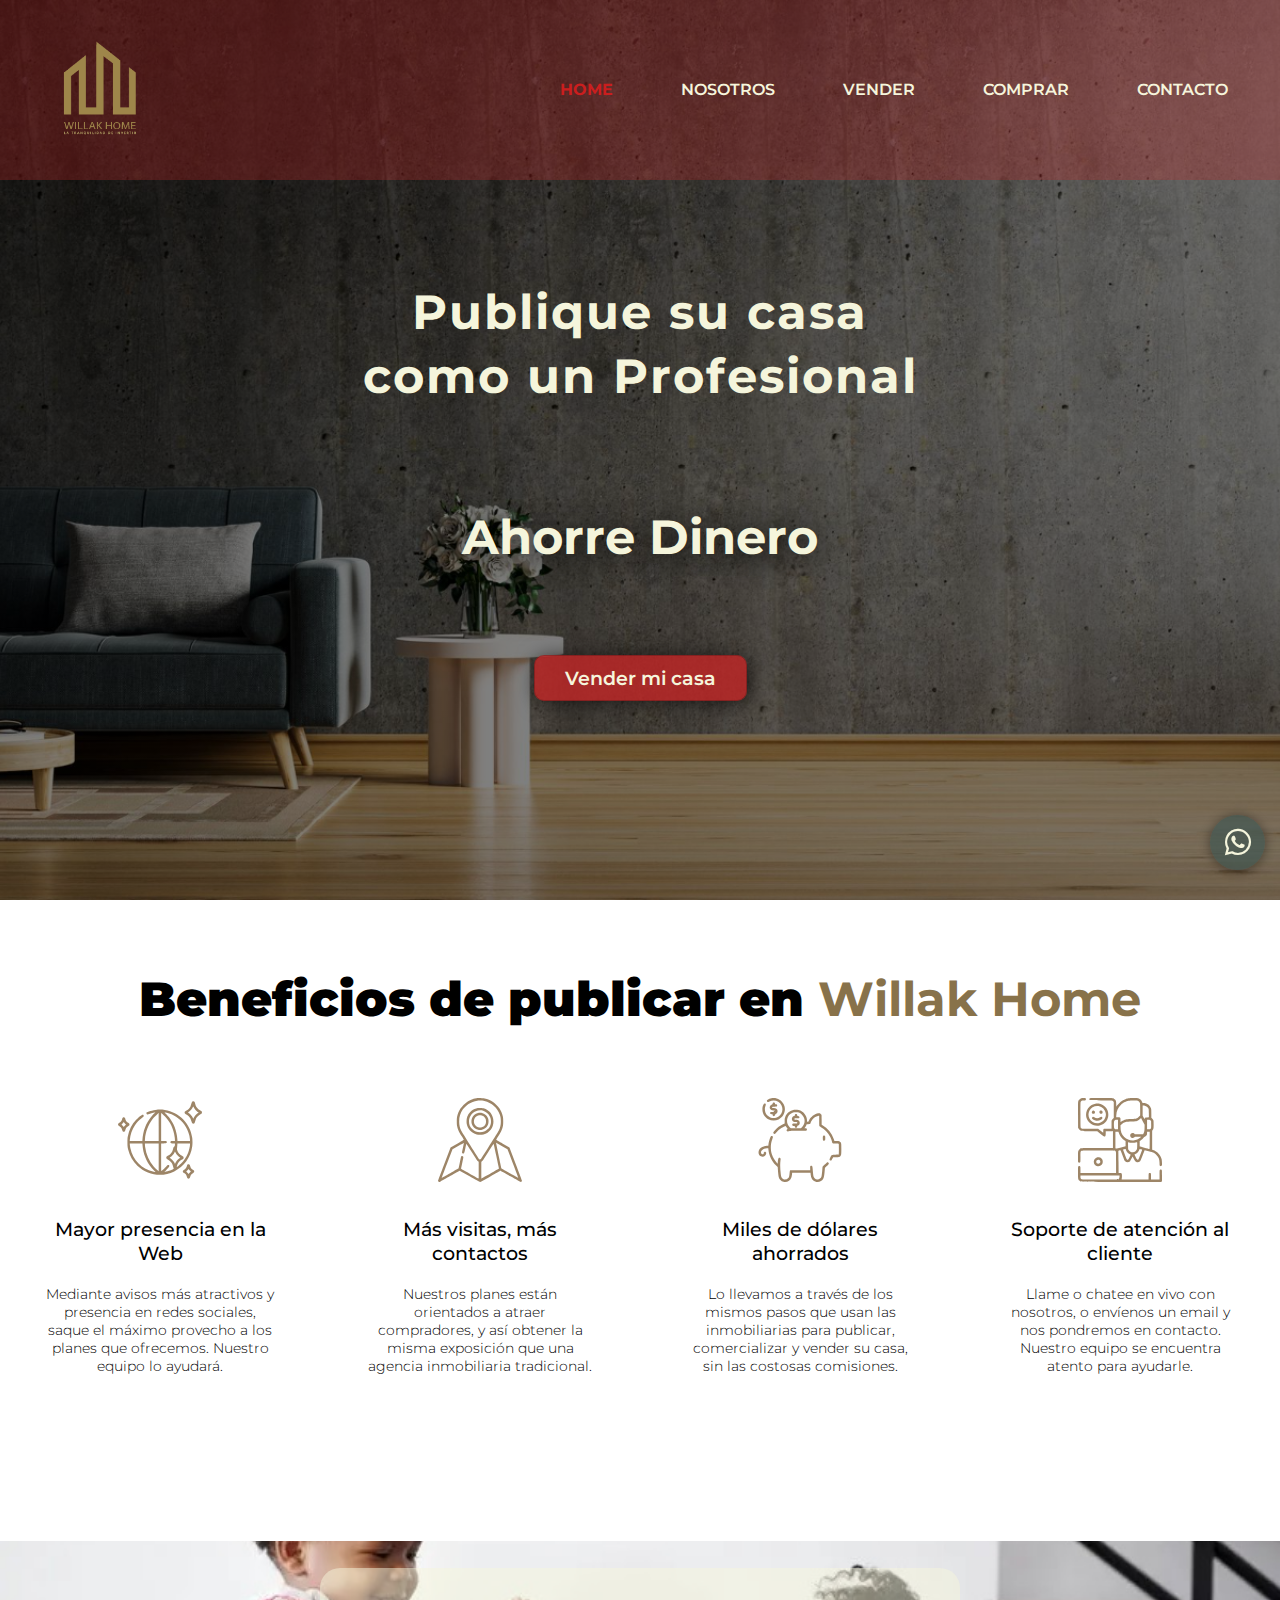
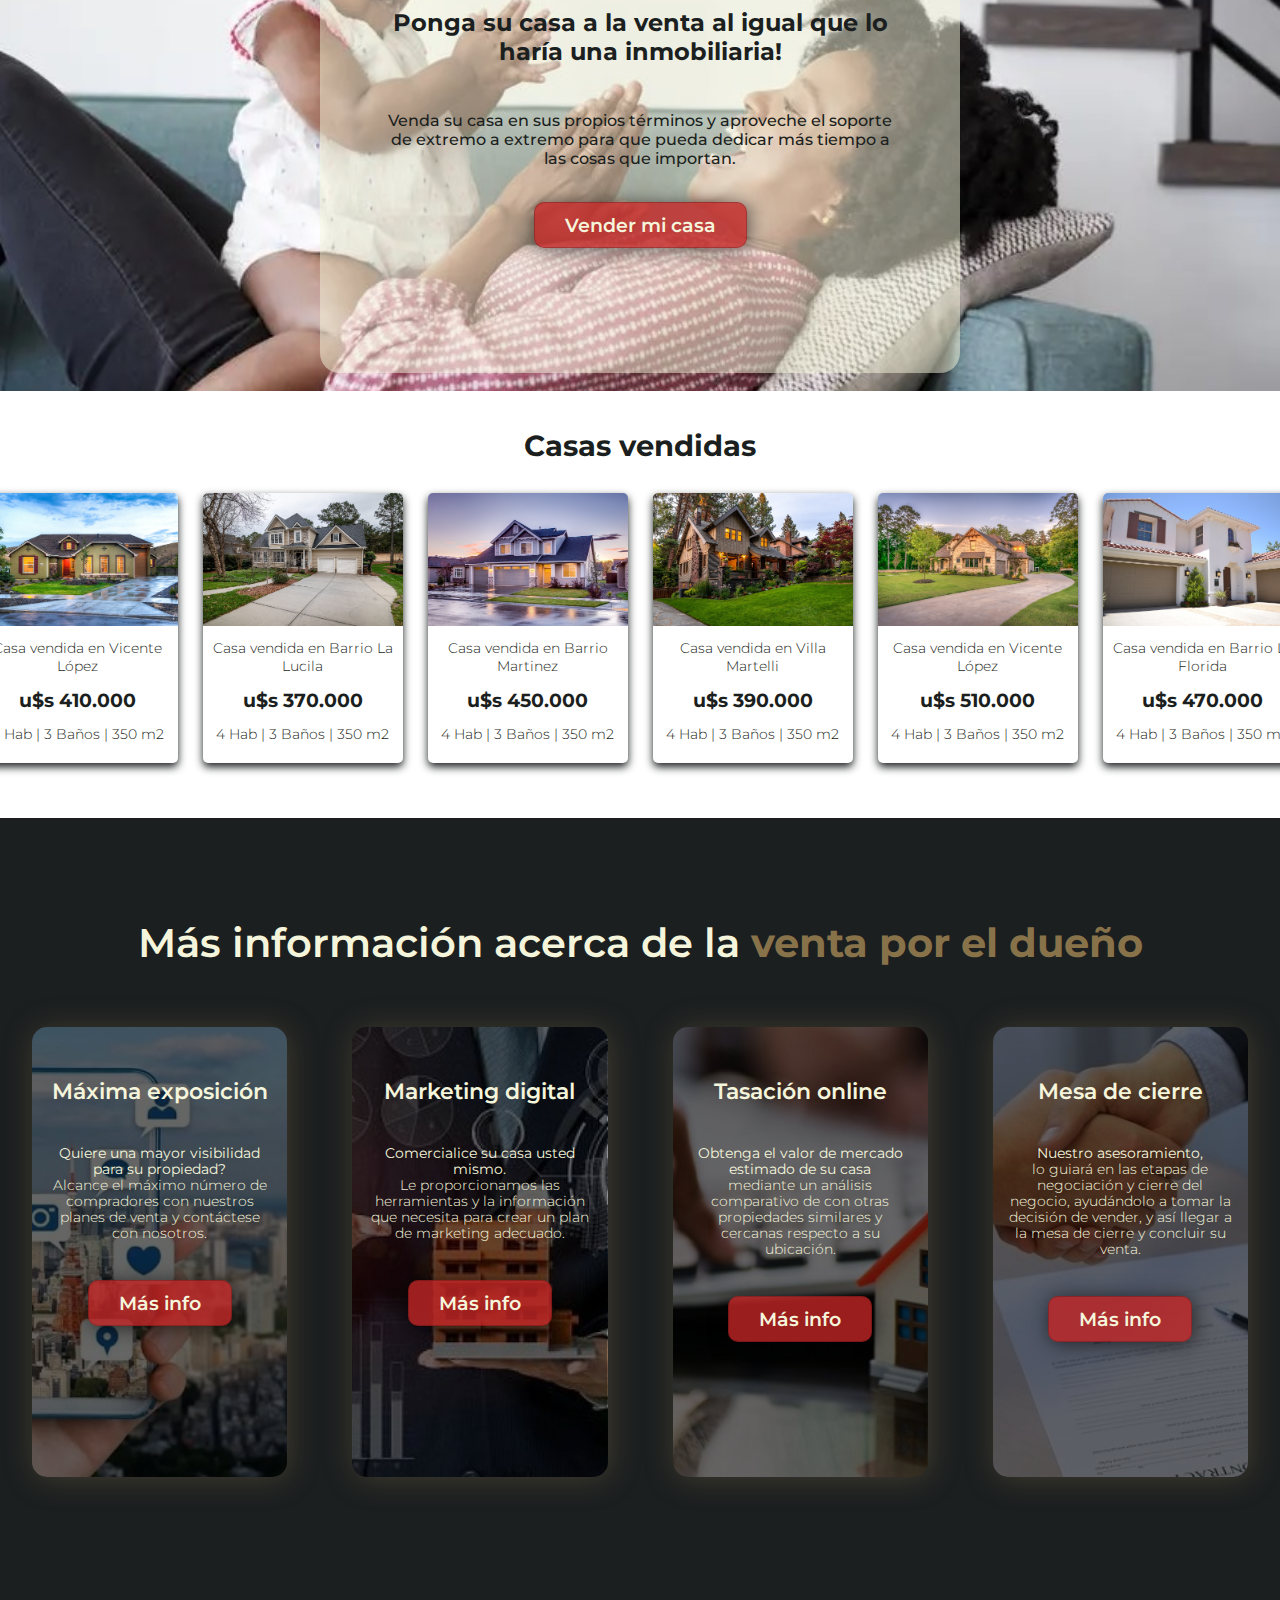
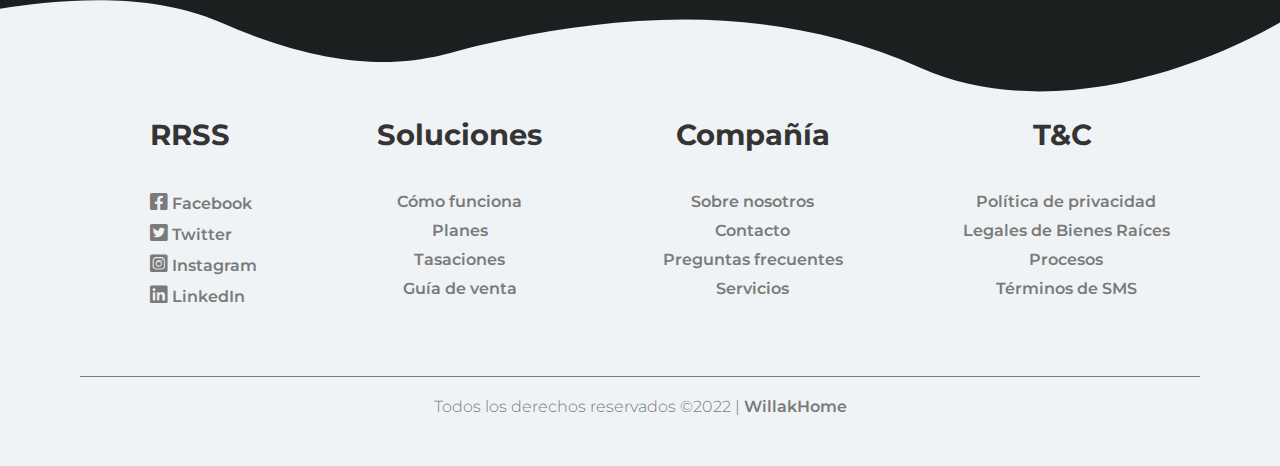
==== index.html @ c5704a91 "Inicio del proyecto" ====
<!DOCTYPE html>
<html lang="es">

<head>
    <meta charset="UTF-8">
    <meta http-equiv="X-UA-Compatible" content="IE=edge">
    <meta name="viewport" content="width=device-width, initial-scale=1.0">
    <link rel="preconnect" href="https://fonts.googleapis.com">
    <link rel="preconnect" href="https://fonts.gstatic.com" crossorigin>
    <link href="https://fonts.googleapis.com/css2?family=Montserrat:wght@200;300;400;500;600;700&display=swap"
        rel="stylesheet">
    <link rel="shortcut icon" href="./assets/img/favicon.ico" type="image/x-icon">
    <link rel="stylesheet" href="./assets/icons/iconos-fontawesome/css/all.min.css">
    <link rel="stylesheet" href="./css/styles.css">
    <title>Willak Home | Inicio</title>
</head>

<body>

    <div class="contenedor">

        <!--- HEADER --->


        <header class="header">

            <nav class="navbar">

                <div>
                    <img src="./assets/img/logo.png" alt="logo" class="logo">
                </div>

                <input type="checkbox" id="check">
                <label for="check" class="bar-btn">
                    <i class="fa-solid fa-bars"></i>
                </label>

                <ul class="navbar__list">
                    <li><a class="active" href="index.html" title="Inicio">Home</a></li>
                    <li><a href="./pages/nosotros.html" title="Nosotros">Nosotros</a></li>
                    <li><a href="./pages/vender.html" title="Vender">Vender</a></li>
                    <li><a href="./pages/comprar.html" title="Comprar">Comprar</a></li>
                    <li><a href="./pages/contacto.html" title="Contacto">Contacto</a></li>
                </ul>
            </nav>

            <div class="banner-text">
                <h1><strong>Publique su casa <br>
                        como un Profesional</strong></h1>
                <h2>ahorre dinero</h2>
                <p>
                    Desde el precio de su casa hasta la presentación de ofertas, obtenga las herramientas y el apoyo que
                    necesita.
                </p>
                <div>
                    <a href="./pages/vender.html" class="button1" title="Vender mi casa">Vender mi casa</a>
                </div>
            </div>
        </header>



        <!--- MAIN --->

        <main>

            <!-- SECTION A -->

            <section class="section-a">
                <div class="btn-whatsapp">
                    <a href="https://api.whatsapp.com/send?phone=542233065071" class="btn-wsp" target="_blank"
                        title="Whatsapp">
                        <i class="fa-brands fa-whatsapp"></i>
                    </a>
                </div>
            </section>


            <!-- SECTION B -->

            <section class="section-b">
                <div class="titulo">
                    <h2 class="section-b__title"><strong>Beneficios de publicar en <span class="section-b__span">Willak
                                Home</span></strong></h2>
                </div>
                <div class="contenedor">
                    <article class="beneficio">
                        <img src="./assets/icons/internet.svg" alt="Presencia en la web" class="beneficio__img">
                        <h3 class="beneficio__title">Mayor presencia en la Web</h3>
                        <p class="beneficio__text">Mediante avisos más atractivos y presencia en redes sociales, saque
                            el
                            máximo provecho a los planes que ofrecemos. Nuestro equipo lo ayudará.</p>
                    </article>

                    <article class="beneficio">
                        <img src="./assets/icons/location.svg" alt="Más visitas y contactos" class="beneficio__img">
                        <h3 class="beneficio__title">Más visitas, más contactos</h3>
                        <p class="beneficio__text">Nuestros planes están orientados a atraer compradores, y así obtener
                            la
                            misma exposición que una agencia inmobiliaria tradicional.</p>
                    </article>

                    <article class="beneficio">
                        <img src="./assets/icons/piggy-bank.svg" alt="Dinero ahorrado" class="beneficio__img">
                        <h3 class="beneficio__title">Miles de dólares ahorrados</h3>
                        <p class="beneficio__text">Lo llevamos a través de los mismos pasos que usan las inmobiliarias
                            para
                            publicar, comercializar y vender su casa, sin las costosas comisiones.</p>
                    </article>

                    <article class="beneficio">
                        <img src="./assets/icons/customer.svg" alt="Atención al cliente" class="beneficio__img">
                        <h3 class="beneficio__title">Soporte de atención al cliente</h3>
                        <p class="beneficio__text">Llame o chatee en vivo con nosotros, o envíenos un email y nos
                            pondremos
                            en contacto. Nuestro equipo se encuentra atento para ayudarle.</p>
                    </article>
                </div>
            </section>


            <!-- SECTION C -->

            <section class="section-c">

                <div class="bg-img"></div>
                <div class="section-c__text">
                    <h2>Ponga su casa a la venta al igual que lo haría una inmobiliaria!</h2>
                    <p>Venda su casa en sus propios términos y aproveche el soporte de extremo a extremo para que pueda
                        dedicar más tiempo a las cosas que importan.</p>
                    <a href="#" class="button1">Vender mi casa</a>
                </div>

            </section>


            <!-- SECTION D -->

            <section class="section-d">
                <h2 class="vendidos__title">Casas vendidas</h2>

                <div class="slider">

                    <div class="card">
                        <img src="./assets/img/foto1.jpg" alt="casa vendida" class="card__img">
                        <p class="card__text">Casa vendida en Vicente López</p>
                        <h3 class="card__title">u$s 410.000</h3>
                        <p class="card__text--1">4 Hab | 3 Baños | 350 m2</p>
                    </div>

                    <div class="card">
                        <img src="./assets/img/foto2.jpg" alt="casa vendida" class="card__img">
                        <p class="card__text">Casa vendida en Barrio La Lucila</p>
                        <h3 class="card__title">u$s 370.000</h3>
                        <p class="card__text--1">4 Hab | 3 Baños | 350 m2</p>
                    </div>

                    <div class="card">
                        <img src="./assets/img/foto3.jpg" alt="casa vendida" class="card__img">
                        <p class="card__text">Casa vendida en Barrio Martinez</p>
                        <h3 class="card__title">u$s 450.000</h3>
                        <p class="card__text--1">4 Hab | 3 Baños | 350 m2</p>
                    </div>

                    <div class="card">
                        <img src="./assets/img/foto4.jpg" alt="casa vendida" class="card__img">
                        <p class="card__text">Casa vendida en Villa Martelli</p>
                        <h3 class="card__title">u$s 390.000</h3>
                        <p class="card__text--1">4 Hab | 3 Baños | 350 m2</p>
                    </div>

                    <div class="card">
                        <img src="./assets/img/foto5.jpg" alt="casa vendida" class="card__img">
                        <p class="card__text">Casa vendida en Vicente López</p>
                        <h3 class="card__title">u$s 510.000</h3>
                        <p class="card__text--1">4 Hab | 3 Baños | 350 m2</p>
                    </div>

                    <div class="card">
                        <img src="./assets/img/foto6.jpg" alt="casa vendida" class="card__img">
                        <p class="card__text">Casa vendida en Barrio La Florida</p>
                        <h3 class="card__title">u$s 470.000</h3>
                        <p class="card__text--1">4 Hab | 3 Baños | 350 m2</p>
                    </div>

                </div>
            </section>


            <!-- SECTION E -->

            <section class="section-e">

                <div class="contenedor">

                    <h2>Más información acerca de la <span>venta por el dueño</span></h2>

                    <div class="programa">

                        <div class="ficha">
                            <h3>Máxima exposición</h3>
                            <p><strong>Quiere una mayor visibilidad para su propiedad?</strong><br>Alcance el máximo
                                número
                                de compradores con nuestros planes de venta y contáctese con nosotros.</p>
                            <a href="./pages/vender.html" class="button1" title="Más info">Más info</a>
                        </div>


                        <div class="ficha">
                            <h3>Marketing digital</h3>
                            <p><strong>Comercialice su casa usted mismo.</strong><br>Le proporcionamos las herramientas
                                y la
                                información que necesita para crear un plan de marketing adecuado.</p>
                            <a href="./pages/vender.html" class="button1" title="Más info">Más info</a>
                        </div>


                        <div class="ficha">
                            <h3>Tasación online</h3>
                            <p><strong>Obtenga el valor de mercado estimado de su casa</strong><br>mediante un análisis
                                comparativo de con otras propiedades similares y cercanas respecto a su ubicación.</p>
                            <a href="./pages/vender.html" class="button1" title="Más info">Más info</a>
                        </div>


                        <div class="ficha">
                            <h3>Mesa de cierre</h3>
                            <p><strong>Nuestro asesoramiento,
                                </strong><br>
                                lo guiará en las etapas de negociación y cierre del negocio, ayudándolo a tomar la
                                decisión
                                de vender, y así llegar a la mesa de cierre y concluir su venta.</p>
                            <a href="./pages/vender.html" class="button1" title="Más info">Más info</a>
                        </div>
                    </div>

                </div>

            </section>

        </main>


        <!-- FOOTER -->

        <footer class="footer">

            <div class="container__footer">

                <div class="box__footer rrss">
                    <h2>RRSS</h2>
                    <a href="https://www.facebook.com/andreafberardi" target="_blank" title="Facebook"><i
                            class="fa-brands fa-square-facebook"></i> Facebook</a>
                    <a href="https://twitter.com/berardi_andrea" target="_blank" title="Twitter"><i
                            class="fa-brands fa-square-twitter"></i>
                        Twitter</a>
                    <a href="https://www.instagram.com/berardipropiedades/" target="_blank" title="Instagram"><i
                            class="fa-brands fa-square-instagram"></i> Instagram</a>
                    <a href="https://www.linkedin.com/in/andreafberardi/" target="_blank" title="Linkedin"><i
                            class="fa-brands fa-linkedin"></i> LinkedIn</a>
                </div>

                <div class="box__footer">
                    <h2>Soluciones</h2>
                    <a href="#" title="Cómo funciona">Cómo funciona</a>
                    <a href="#" title="Planes">Planes</a>
                    <a href="#" title="Tasaciones">Tasaciones</a>
                    <a href="#" title="Guía de ventas">Guía de venta</a>
                </div>

                <div class="box__footer">
                    <h2>Compañía</h2>
                    <a href="./pages/nosotros.html" title="Sobre nosotros">Sobre nosotros</a>
                    <a href="./pages/contacto.html" title="Contacto">Contacto</a>
                    <a href="#" title="Preguntas frecuentes">Preguntas frecuentes</a>
                    <a href="#" title="Servicios">Servicios</a>
                </div>

                <div class="box__footer">
                    <h2>T&C</h2>
                    <a href="#" title="Política de privacidad">Política de privacidad</a>
                    <a href="#" title="Legales de Bienes Raíces">Legales de Bienes Raíces</a>
                    <a href="#" title="Procesos">Procesos</a>
                    <a href="#" title="Términos de SMS">Términos de SMS</a>
                </div>
            </div>

            <div class="box__copyright">
                <hr>
                <p>Todos los derechos reservados ©2022 | <span>WillakHome</span></p>
            </div>
        </footer>

    </div>
</body>

</html>
---- css/styles.css ----
/* CSS RESEAT */

* {
    margin: 0;
    padding: 0;
    box-sizing: border-box;
}

body {
    font-family: 'Montserrat', sans-serif;
    font-weight: 300;
}

a {
	text-decoration: none;
}

ul,
ol {
    list-style: none;
}


/* HEADER */

.header{
    height: 100vh;
    background: linear-gradient(0deg, rgba(0, 0, 0, .5), rgba(0, 0, 0, .5))
    ,url(../assets/img/portada.jpg) no-repeat center;
    background-size: cover;
}

nav{
    background-color: rgba(194, 38, 38, 0.3);
    height: 15vh;
    width: 100%;
    display: flex;
    justify-content: space-between;
    align-items: center;
}

.logo{
    width: 100px;
    margin: 5px 5px;
}

.bar-btn{
    font-size: 28px;
    color: #1c1f20;
    margin-right: 25px;
    cursor: pointer;
}

.bar-btn:hover{
    transform: scale(1.5);
}

.navbar__list{
    position: fixed;
    width: 100%;
    height: 0vh;
    top: 100px;
    background-color: rgba(0, 0, 0, .9);
    text-align: center;
    transition: all .5;
} 

.navbar__list li{
    display: none;
    line-height: 30px;
    margin: 50px 0;
    transition: all .5s;
}

.navbar__list li a{
    color: beige;
    text-transform: uppercase;
    font-weight: 600;
}

.navbar__list li a.active, 
.navbar__list a:hover{
    color: #ca1e1e;
    font-weight: 700;
    transition: .3s;
}

#check{
    display: none;
}

#check:checked ~ .navbar__list{
    height: 100vh;
}

#check:checked ~ .navbar__list li{
    display: block;
}



/* BANNER TEXT */

.banner-text{
    padding: 0 30px;
    margin-top: 100px;
    text-align: center;
    color: beige;
}

.banner-text h1{
    font-size: 1.9rem;
    font-weight: 400;
    line-height: 2.5rem;
    margin-bottom: 20px;
}

.banner-text h2{
    font-size: 1.9rem;
    font-weight: 700;
    color: #c22626;
    text-transform: uppercase;
}

.banner-text p{
    font-size: 1.25rem;
    font-weight: 500;
    padding: 50px 0 80px;
    line-height: 1.8rem;
}

.button1{
    font-size: 1.2rem;
    font-weight: 600;
    padding: 10px 30px;
    border-radius: 10px;
    border: 1px solid rgba(0, 0, 0, .2);
    box-shadow: 2px 2px 20px rgba(0, 0, 0, .6);
    background-color: rgba(194, 38, 38, 0.8);
    color: beige;
    
}

.button1:hover{
    background-color: rgb(245, 245, 220, .8);
    color: #c22626;
    transition: .5s;
}


/* MAIN */

/* SECTION A */

.btn-wsp{
    position: fixed;
    width: 55px;
    height: 55px;
    line-height: 55px;
    bottom: 30px;
    right: 15px;
    background-color: rgba(47, 79, 79, 0.53);
    color: beige; 
    border-radius: 50px;
    text-align: center;
    font-size: 30px;
    box-shadow: 0 1px 10px 2px rgba(0, 0, 0, 0.3);
    /* z-index: 100; */
}

.btn-wsp:hover{
    text-decoration: none;
    color: darkslategray;
    background-color: beige; 
    box-shadow: 0 1px 10px 2px rgba(0, 0, 0, 0.7);
    transform: scale(1.2);
    transform: rotate(45deg);
    transition-duration: 1s;
}


/* SECTION B */

.section-b .titulo{
    text-align: center;
    margin: 70px 10px 0;
    font-weight: 500;
}

.section-b__title{
    font-size: 2rem;
}

.section-b__span{
    font-weight: 700;
    color: #88724a;
}

.section-b .contenedor{
    display: flex;
    flex-direction: column;
    align-items: center;
    margin-bottom: 50px;
}

.color-acento{
    color: #88724a;
}

.beneficio{
    width: 250px;
    height: 30vh;
    border: 0;
    padding: 20px 5px 30px;
    margin: 20px auto 50px;
    display: flex;
    flex-direction: column;
    align-items: center;
}

.beneficio__img{
    width: 35%;
    align-self: center;
    margin: 30px 0 10px;
}

.beneficio__title{
    font-size: 1.2rem;
    font-weight: 500;
    margin-top: 25px;
    text-align: center;
}

.beneficio__text{
    text-align: center;
    font-size: 0.875rem;
    padding: 20px 5px;
}


/* SECTION C */

.section-c{
    min-height: 450px;
    color: #fff;
    text-align: center;
    display: flex;
    flex-direction: row;
    justify-content: center;
    align-items: center;
}

.bg-img{
    margin-top: 40px;
    position: absolute;
    background: #333 url('../assets/img/familia-sillon.jpg') no-repeat center;
    background-size: cover;
    width: 100%;
    height: 450px;
    z-index: -1;
}

.section-c__text{
    color: #1c1f20;
    text-align: center;
    font-weight: 500;
    width: 90%;
    height: 35vh;
    background-color: rgba(245, 245, 220, 0.5);
    padding: 20px 1.5rem;
    border-radius: 20px;
}

.section-c h2{
    margin-bottom: 20px;
}

.section-c p{
    margin-bottom: 40px;
}


/* SECTION D */

.vendidos__title{
    font-size: 1.8rem;
    text-align: center;
    padding: 15px;
    margin-top: 40px;
    color: #1c1f20;
}

.slider{
    margin-bottom: 40px;
    padding: 15px;
    display: flex;
    overflow-x: auto;   
    gap: 25px;
}

.card{
    color: #1c1f20;
    box-shadow: 0px 4px 8px;
    border-radius: 5px;
    overflow: hidden;      
    min-width: 200px;   
    max-width: 200px;
    height: 270px; 
    display: flex;
    flex-direction: column;
    justify-content: space-between;   
    align-items: center;
}

.card__img{
    width: 100%;
}

.card__text{
    font-size: .9em;
    text-align: center;
}

.card__text--1{
    font-size: .9em;
    text-align: center;
    margin: 0 0 20px;
}


/* SECTION E */

.section-e{
    background-color:#1c1f20;
    color: beige;
    text-align: center;
}

.section-e .contenedor{
    display: flex;
    flex-direction: column;
    padding: 100px 12px;
    margin-bottom: 0;
}

.section-e .contenedor h2{
    font-size: 40px;
    padding-bottom: 40px;
    font-weight: 600;
}

.section-e .contenedor span{
    font-weight: 700;
    color: #88724a;
}

.ficha{
    background-position: center center;
    background-size: cover;
    height: 30vh;
    margin: 20px;
    padding:40px 12px;
    border-radius: 15px;
}

.ficha h3{
    text-align: center;
    padding: 20px 0;
    margin-bottom: 50px;
    font-weight: 600;
    font-size: 1.4rem;
}

.ficha p{
    display: none;
}

.ficha:first-child{
    background-image: linear-gradient(0deg, rgba(0, 0, 0, .6), rgba(0, 0, 0, .6))
    ,url(../assets/img/exposicion-rrss.jpg);
}

.ficha:nth-child(2){
    background-image: linear-gradient(0deg, rgba(0, 0, 0, .6), rgba(0, 0, 0, .6))
    ,url(../assets/img/marketing-inmobiliario.jpg);
}

.ficha:nth-child(3){
    background-image: linear-gradient(0deg, rgba(0, 0, 0, .6), rgba(0, 0, 0, .6))
    ,url(../assets/img/tasacion.jpg);
}

.ficha:last-child{
    background-image: linear-gradient(0deg, rgba(0, 0, 0, .6), rgba(0, 0, 0, .6))
    ,url(../assets/img/cierre-negocio.jpg);
}


/* FOOTER */

footer{
    width: 100%;
    padding: 50px 0;
    background-image: url(../assets/img/background-footer.svg);
    background-size: cover;
    background-color: #1c1f20;
}

.container__footer{
    display: flex;
    flex-wrap: wrap;
    justify-content: center;
    margin: 50px;
}

.box__footer{
    display: flex;
    flex-direction: column;
    padding: 20px;
    text-align: center;
}

.box__footer h2{
    font-size: 1.8rem;
    margin-bottom: 30px;
    color: #343434;
    font-weight: 700;
    max-width: 200px;
}

.box__footer a{
    font-size: 1rem;
    margin-top: 10px;
    color: #7a7a7a;
    font-weight: 600;
}

.box__footer a:hover{
    opacity: 0.8;
}

.box__footer a .fa-brands{
    font-size: 20px;
}

.box__copyright{
    max-width: 1200px;
    margin: auto;
    text-align: center;
    padding: 0 40px;
}

.box__copyright p{
    margin-top: 20px;
    color: #7a7a7a;
}

.box__copyright hr{
    border: none;
    height: 1px;
    background-color: #7a7a7a;
}

.box__copyright span{
    font-weight: 600;
}


/* NOSOTROS */

.header-nos{
    height: 100vh;
    background: linear-gradient(0deg, rgba(0, 0, 0, .5), rgba(0, 0, 0, .5))
    ,url(../assets/img/portada-nosotros.jpg) no-repeat center;
    background-size: cover;
}

.header-nos nav{
    background-color: rgba(194, 38, 38, 0.3);
}

.nosotros .titulo{
    margin-bottom: 30px;
}

.nosotros .beneficio{
    margin: 10px auto 0;
}

.nosotros p{
    text-align: center;
    margin: 40px 10px 0;
    font-weight: 300;
}

.nosotros .beneficio__text{
    display: none;
}

.nosotros .bg-img{
    background-image: linear-gradient(0deg, rgba(0, 0, 0, .5), rgba(0, 0, 0, .6))
    ,url(../assets/img/mision-vision.jpg);
    background-color: #1c1f20;
}

.nosotros .section-c__text{
    height: 38vh;
}

.section-c p{
    margin-bottom: 40px;
}

.nosotros .ficha{
    box-shadow: 2px 2px 30px #88724a59;
}

.nosotros .ficha p{
    line-height: 1.5rem;
}

.nosotros .ficha:first-child{
    background-image: linear-gradient(0deg, rgba(0, 0, 0, .6), rgba(0, 0, 0, .6))
    ,url(../assets/img/vision.jpg);
}

.nosotros .ficha:nth-child(2){
    background-image: linear-gradient(0deg, rgba(0, 0, 0, .6), rgba(0, 0, 0, .6))
    ,url(../assets/img/mision.jpg);
}

.nosotros .ficha:nth-child(3){
    background-image: linear-gradient(0deg, rgba(0, 0, 0, .6), rgba(0, 0, 0, .6))
    ,url(../assets/img/valores.jpg);
}


/* CONTACTO */

.header-contact{
    height: 70vh;
    background: linear-gradient(0deg, rgba(0, 0, 0, .5), rgba(0, 0, 0, .5))
    ,url(../assets/img/contacto.jpeg) no-repeat center;
    background-size: cover;
}

.header-contact nav{
    background-color: rgba(194, 38, 38, 0.3);
}

.header-contact h2{
    margin: 150px auto 100px;
    color: beige;
}


.formulario{
    margin: 10px 20px 40px;
}

.contacto{
    text-align: center;
}

.contacto__title{
    color: #1c1f20;
    font-size: 2rem;
    margin-top: 70px;
    margin-bottom: 30px;
    text-align: center;
    font-weight: 400;
}

.contacto__title span{
    font-weight: 500;
    color:#88724a;
}

.form__col{
    width: 300px;
    margin: 10px 0;
    text-align: left;
}

.form__div{
    width: 300px;
    margin: 10px 0 30px;
    font-size: 1rem;
    text-align: left;
}
.form__div--meet{
    text-align: left;
}


.contacto .button1{
    font-size: 1rem;
    padding: 12px 30px;
    margin: 30px 30px 30px 0px;
}

.map1__title{
    color: beige;
    font-size: 2rem;
    margin-top: 20px;
    margin-bottom: 40px;
    text-align: center;
    font-weight: 400;
}

.map1 span{
    font-weight: 500;
    color:#88724a;
}

.map{
    background-color:#1c1f20;
}
.map1{
    width: 100%;
    padding: 30px 0px;
}
.map1 h2{
    padding: 15px 40px;
    font-size: 1.8rem;
}

.map1 h3{
    padding: 30px 0 30px;
    font-size: 1.6rem;
    font-weight: 300;
}

.map1 h4{
    padding: 15px 0;
    font-weight: 500;
}


/* COMPRAR */

.header-comprar{
    width: 100%;
    height: 15vh;
}

.header-comprar nav{
    background-color: rgba(194, 38, 38, 0.9);
}

.contenedor-txt{
    display: none;
}

.destacados h2{
    margin-top: -5px;
    padding: 100px 30px 30px;
}

.destacados .contenedor{
    padding-top: 40px;
}

.casa{
    height: 55vh;
}

.casa p{
    margin: 5px 0;
}

.casa .last{
    margin-bottom: 30px;
}

.casa .one{
    font-size: 1.1rem;
    font-weight: 600;
}

.casa .two{
    font-size: 1.3rem;
    font-weight: 700;
}

.casa img{
    margin-bottom: 10px;
    border-radius: 5px;
    box-shadow: 2px 2px 20px #7a7a7a;
}

.animacion{
    text-align: left;
    animation-name: mover-img;
    animation-duration: 8s;
    animation-iteration-count: 10;
    animation-timing-function: linear;
    animation-direction:alternate-reverse;
}

@keyframes mover-img{
    0%{
        transform: scale(0);
    }

    10%{
        transform: scale(.10) rotate(90deg);
    }

    25%{
        transform: scale(0.25) rotate(180deg);
    }

    35%{
        transform: scale(0.35) rotate(270deg);
    }

    50%{
        transform: scale(0.5) rotate(360deg);
    }

    60%{
        transform: scale(0.62) rotate(450deg);
    }

    75%{
        transform: scale(0.75) rotate(540deg);
    }

    83%{
        transform: scale(0.85) rotate(630);
    }

    100%{
        transform: scale(1) rotate(720deg);
    }
}

.animacion:hover{
    box-shadow: #1c1f20;
}

.paso{
    height: 65vh;
}

.noticias h2{
    background-color: beige;
    color: #1c1f20;
    padding: 40px 0;
}

.noticias .contenedor{
    padding-bottom: 30px;
}
.noticias h3{
    padding-bottom: 20px;
}

.noticias p{
    margin: 15px 0 40px;
}

.noticias img{
    border-radius: 5px;
}


/* VENDER */

.header-vender{
    height: 100vh;
    background: linear-gradient(0deg, rgba(0, 0, 0, .5), rgba(0, 0, 0, .5))
    ,url(../assets/img/portada-vender.jpg) no-repeat center;
    background-size: cover;
}

.header-vender nav{
    background-color: rgba(194, 38, 38, 0.3);
}















/* RESPONSIVE PARA DESKTOP */

@media (min-width: 1200px){
    .contenedor {
        width: 100%;
        margin: 0px auto;
        display: grid;
        grid-template-columns: repeat(3, 1fr);
        grid-template-rows: repeat(3, auto);
        justify-content: center;
        align-items: center;
        grid-template-areas:
            'header			header   	header'
            'main           main        main'
            'footer	 		footer 		footer';
    }

    header{
        grid-area: header;
    }

    main{
        grid-area: main;
    }

    footer{
        grid-area: footer;
    }

    .logo{
        margin-left: 50px;
    }

    nav{
        height: 20vh;
    }

    .bar-btn{
        display: none;
    }

    .navbar__list{
        position: relative;
        height: 20vh;
        top: 0;
        background: none;
        transition: none;
        text-align: right;
        margin-right: 20px;
    }

    .navbar__list li{
        display: inline-block;
        line-height: 20vh;
        margin: 0 20px;
        transition: none;
    }

    .navbar__list li a{
        font-size: 1rem;
        padding: 8px 12px;
        border-radius: 3px;
    }

    .navbar__list li a:hover{
        background-color: beige;
        transition: 0.5s;
    }
    
    .banner-text h1{
        font-size: 3rem;
        margin: 10px 50px 30px;
        line-height: 4rem;
        font-weight: 400;
        letter-spacing: 2px;
    }

    .banner-text h2{
        font-size: 3rem;
        margin-bottom: 100px;
        text-shadow: 4px 4px 30px rgba(0, 0, 0, .9);
    }

    .banner-text p{
        display: none;
    }

    .section-b .contenedor{
        display: flex;
        flex-direction: row;
        margin-bottom: 150px;
    }

    .bg-img{
        width: 100%;
    }

    .section-c__text{
        margin-top: 50px;
        width: 50%;
        height: 45vh;
    }

    .section-c__text h2{
        padding: 20px 40px 5px;
    }

    .section-c__text p{
        font-weight: 1.3rem;
        padding: 20px 40px 5px;
    }

    .slider{
        justify-content: center;
    }

    .programa{
        display: flex;
        justify-content: center;
        gap: 25px;
    }

    .ficha{
        width: 30%;
        padding: 15px;
        height: 50vh;
        box-shadow: 2px 2px 30px #88724a59;
    }

    .ficha h3{
        margin: 15px 0 20px;
        font: 1rem;
    }

    .ficha p{
        display: block;
        font-size: .85rem;
        margin-top: 10px;
        margin-bottom: 50px;
    }

    .container__footer{
        justify-content: space-around;
    }

    .rrss{
        text-align: left;
        margin-left: 40px;
    }


    /* NOSOTROS */

    .section-b__title{
        font-size: 3rem;
    }
    .nosotros .beneficio{
        width: 40%;
        height: 80vh;
        margin-top: 50px;
        padding: 20px 30px;
        display: inline-block;
        background: repeating-linear-gradient(to bottom left, rgb(182, 78, 64) 0% 2%, rgb(233, 70, 64) 2% 4%);
        box-shadow: 0 3px 20px 4px rgba(0, 0, 0, 0.7);
        border-radius: 20px;
        transform: scale(1.05);
        transition-duration: 1s;
    }

    .nosotros .beneficio__port{
        text-align:center;
        background-color: rgba(245, 245, 220, 0.455);
        margin-top: 15px;
        padding: 15px;
        border-radius: 20px;
    }

    .nosotros .beneficio__title{
        margin: 30px 15px;
        font-size: 2rem;
        text-shadow: 4px 4px 10px rgba(0, 0, 0, .5);
    }
    .nosotros .beneficio__text{
        display: block;
    }

    .nosotros p{
        font-size: 1.1rem;
        margin-top: 0px;
        padding: 10px 0;
    }

    .nosotros .ficha{
        height: 70vh;
    }

    .nosotros .ficha p{
        margin: 2px 10px 10px;
    }

    .nosotros .button1{
        display: none;
    }

    .nosotros .ficha:first-child{
        background-image: linear-gradient(0deg, rgba(0, 0, 0, .6), rgba(0, 0, 0, .6))
        ,url(../assets/img/vision.jpg);
    }
    
    .nosotros .ficha:nth-child(2){
        background-image: linear-gradient(0deg, rgba(0, 0, 0, .6), rgba(0, 0, 0, .6))
        ,url(../assets/img/mision.jpg);
    }
    
    .nosotros .ficha:nth-child(3){
        background-image: linear-gradient(0deg, rgba(0, 0, 0, .6), rgba(0, 0, 0, .6))
        ,url(../assets/img/valores.jpg);
    }



    /* CONTACTO */
    
    .banner-text h2{
        color: beige;
        padding-top: 70px;
        margin-bottom: 100px;
        text-transform: capitalize;
    }

    .contacto__title{
        font-size: 2.5rem;
        font-weight: 600;
    }

    .header-contact{
        height: 100vh;
    }

    .form{
        font-size: 1.2rem;
        margin-left: 50px;
    }

    .meet,
    .form__div--meet{
        font-size: 1.2rem;
        margin-top: 20px;
    }



    .contacto .contenedor{
        height: 100vh;
        padding-bottom: 240px;
    }

    .contacto__titleh2{
        padding-top: 5px;
    }

    .map{
        display: flex;
        justify-content: space-around;
        align-items:flex-start;
        gap: 150px;
    }

    .map1{
        width: 50%;
        padding: 15px;
        height: 50vh;
    }

    .map1 .datos{
        padding-top: 80px;
    }

    .datos h3{
        padding: 0 0 30px;
        font-size: 1.3rem;
        font-weight: 600;
    }
    .map1 .titleh4{
        margin: 25px 0 5;
    }
    .datos p{
        padding: 0;
    }


    /* COMPRAR */

    .contenedor-video{
        position: relative;
        display: inline-block;
        text-align: center;
        width: 100%;
        margin-top: 30px;
    }

    .contenedor-video video{
        width: 100%;
    }

    .contenedor-txt{
        position: absolute;
    top: 300px;
    left: 50%;
    transform: translate(-50%, -50%);
    
    text-align:center;
    background-color: rgba(245, 245, 220, 0.455);
    padding: 15px;
    padding-bottom: 40px;
    border-radius: 20px;
    }

    .contenedor-txt h1{
        font-weight: 400;
        font-size: 2rem;
        color: #343434;
    }
    
    .contenedor-txt span{
        color: #88724a;
    }
    
    .contenedor-txt p{
        color:#343434;
        font-size: 1.5rem;
        font-weight: 300;
        padding: 50px;
    }
    


.comprar h2{
    font-size: 2.5rem;
    margin: -5px auto 40px;
    padding-top: 70px auto 40px;
    font-weight: 500;
    text-shadow: 2px 2px 40px #c22626;
}

.comprar h2 span{
    color: #88724a;
    font-weight: 700;
    text-shadow: none;
}

.conten{
    display: flex;
    flex-direction: row;
    justify-content: space-around;
    align-items: center;
    gap: 25px;
}

.casa{
    width: 30%;
    padding: 25px 15px;
    height: 75vh;
    box-shadow: 2px 2px 30px #88724a59;
    border-radius: 10px;
}

.casa:hover{
    transform: scale(1.1);
    transition: 3s;
}

.noticias h2{
    font-size: 2.5rem;
    text-transform: capitalize;
    text-shadow: 4px 4px 10px #343434;
}

.noticias .contenedor{
    padding: 50px 0 50px;
    display: flex;
    flex-direction: row;
    justify-content: space-around;
}

.paso h3{
    padding: 20px 40px;
}

.paso p{
    padding: 0 40px;
}

}
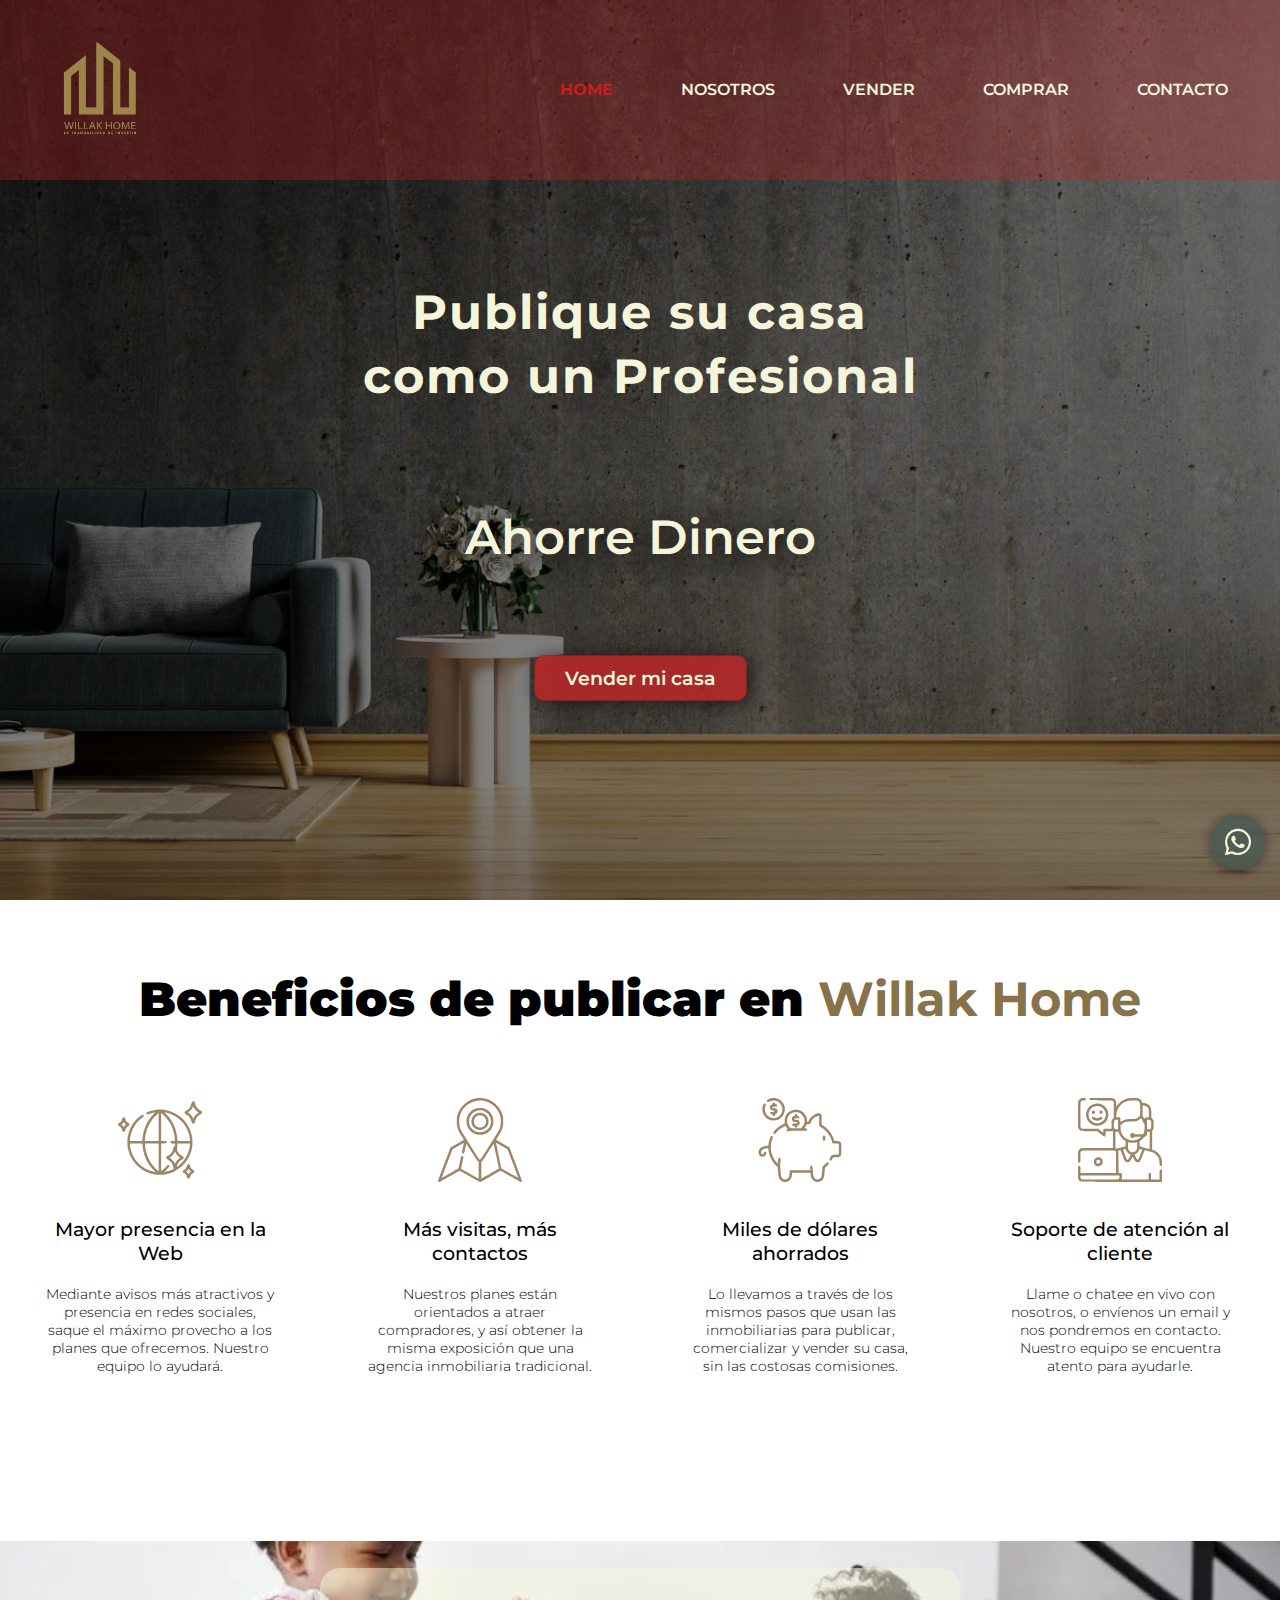
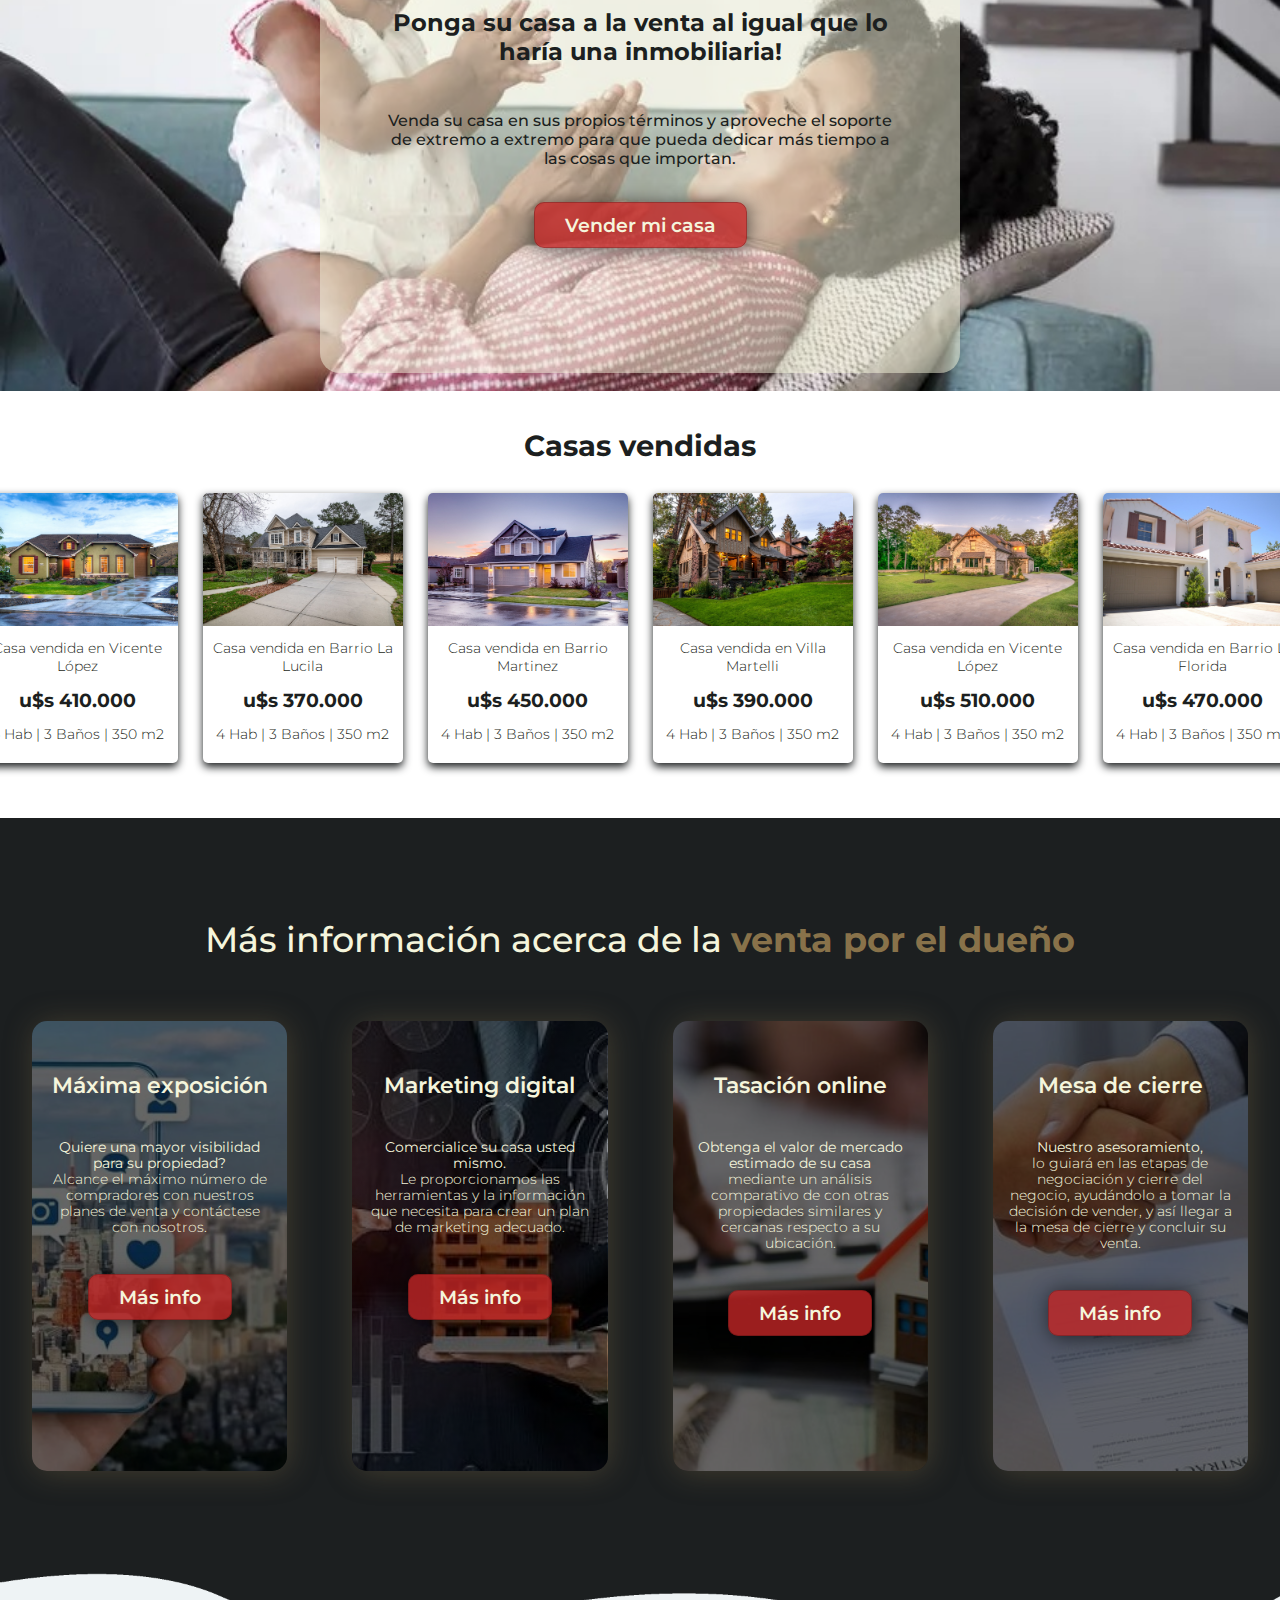
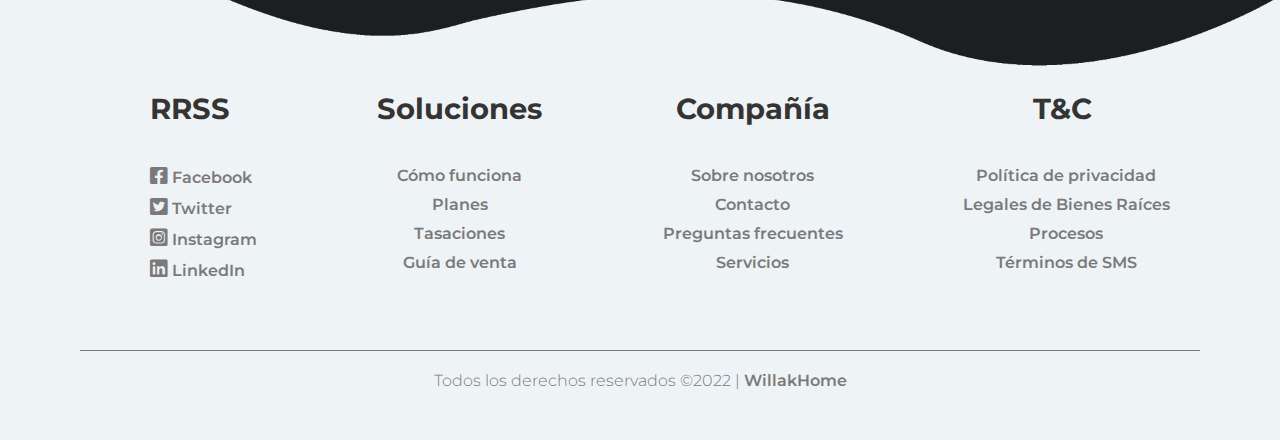
==== commit a147e20b: "Modifica main" ====
--- a/index.html
+++ b/index.html
@@ -62,7 +62,7 @@
 
         <!--- MAIN --->
 
-        <main>
+        <main class="main">
 
             <!-- SECTION A -->
 
@@ -237,6 +237,7 @@
                 </div>
 
             </section>
+            <div class="div"></div>
 
         </main>
 
--- a/css/styles.css
+++ b/css/styles.css
@@ -110,22 +110,22 @@
 
 .banner-text h1{
     font-size: 1.9rem;
-    font-weight: 400;
+    font-weight: 300;
     line-height: 2.5rem;
     margin-bottom: 20px;
 }
 
 .banner-text h2{
     font-size: 1.9rem;
-    font-weight: 700;
+    font-weight: 600;
     color: #c22626;
     text-transform: uppercase;
 }
 
 .banner-text p{
-    font-size: 1.25rem;
+    font-size: 1.15rem;
     font-weight: 500;
-    padding: 50px 0 80px;
+    padding: 50px 0 50px;
     line-height: 1.8rem;
 }
 
@@ -133,6 +133,7 @@
     font-size: 1.2rem;
     font-weight: 600;
     padding: 10px 30px;
+    margin-top: 0;
     border-radius: 10px;
     border: 1px solid rgba(0, 0, 0, .2);
     box-shadow: 2px 2px 20px rgba(0, 0, 0, .6);
@@ -344,9 +345,9 @@
 }
 
 .section-e .contenedor h2{
-    font-size: 40px;
+    font-size: 2.2rem;
     padding-bottom: 40px;
-    font-weight: 600;
+    font-weight: 500;
 }
 
 .section-e .contenedor span{
@@ -395,13 +396,17 @@
     ,url(../assets/img/cierre-negocio.jpg);
 }
 
+.div{
+    color: #1c1f20;
+}
 
 /* FOOTER */
 
 footer{
     width: 100%;
     padding: 50px 0;
-    background-image: url(../assets/img/background-footer.svg);
+    margin-top: -20px;
+    background-image: url(../assets/img/background-footer.gif);
     background-size: cover;
     background-color: #1c1f20;
 }
@@ -655,6 +660,12 @@
 .destacados h2{
     margin-top: -5px;
     padding: 100px 30px 30px;
+    text-shadow: 2px 2px 20px #7a7a7a;
+}
+
+.destacados span{
+    color: #88724a;
+    text-shadow: none;
 }
 
 .destacados .contenedor{
